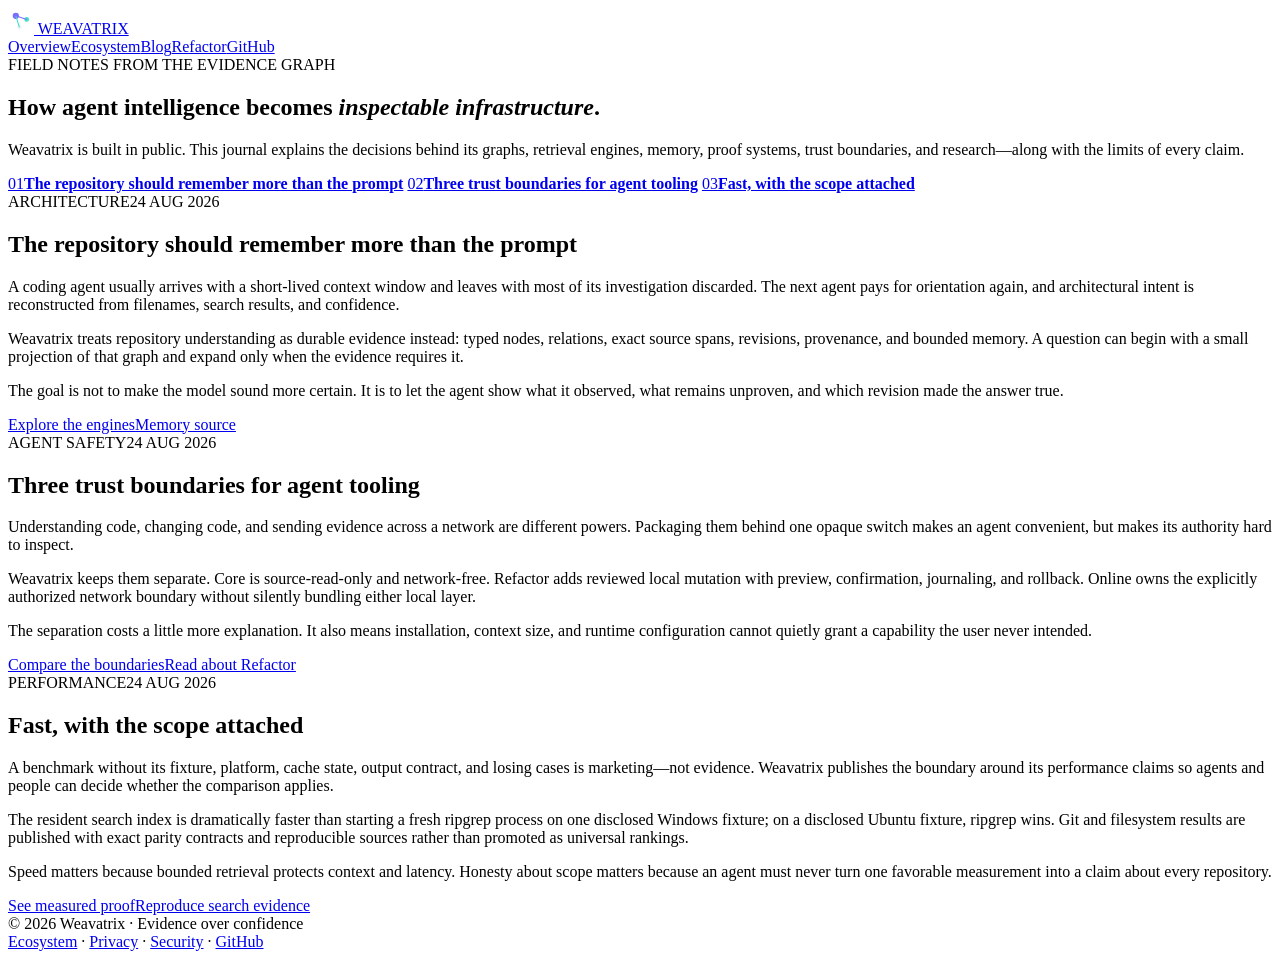
==== site/blog.html @ c88d6704 "feat: expose ecosystem and engineering journal" ====
<!doctype html>
<html lang="en">
<head>
<meta charset="utf-8">
<meta name="viewport" content="width=device-width, initial-scale=1">
<title>Weavatrix Blog — field notes from the evidence graph</title>
<meta name="description" content="Engineering notes on repository graphs, retrieval, memory, proof, and safe agent infrastructure from Weavatrix.">
<meta name="robots" content="index, follow">
<link rel="canonical" href="https://weavatrix.com/blog">
<meta property="og:type" content="website">
<meta property="og:site_name" content="Weavatrix">
<meta property="og:title" content="Weavatrix Blog — field notes from the evidence graph">
<meta property="og:description" content="Design decisions, measured claims, trust boundaries, and research for AI software agents.">
<meta property="og:url" content="https://weavatrix.com/blog">
<meta property="og:image" content="https://weavatrix.com/og-image-v4.png">
<meta name="twitter:card" content="summary_large_image">
<meta name="twitter:title" content="Weavatrix Blog">
<meta name="twitter:description" content="Field notes on evidence infrastructure for AI software agents.">
<meta name="twitter:image" content="https://weavatrix.com/og-image-v4.png">
<link rel="icon" type="image/svg+xml" href="/favicon.svg">
<link rel="stylesheet" href="/styles.css?v=0.5.0-navigation-1">
</head>
<body>
<div class="wrap">
  <header>
    <a class="mark" href="/" aria-label="Weavatrix home">
      <svg width="26" height="26" viewBox="0 0 100 100" aria-hidden="true"><circle cx="30" cy="30" r="12" fill="#7c6cff"/><circle cx="72" cy="44" r="9" fill="#40e0c8"/><circle cx="44" cy="74" r="9" fill="#f0f2f8"/><line x1="30" y1="30" x2="72" y2="44" stroke="#7c6cff" stroke-width="4"/><line x1="30" y1="30" x2="44" y2="74" stroke="#40e0c8" stroke-width="4"/></svg>
      WEAVATRIX
    </a>
    <nav aria-label="Primary"><a href="/">Overview</a><a href="/ecosystem">Ecosystem</a><a href="/blog" aria-current="page">Blog</a><a href="/refactor">Refactor</a><a href="https://github.com/Weavatrix">GitHub</a></nav>
  </header>

  <main>
    <section class="blog-hero">
      <span class="eyebrow">FIELD NOTES FROM THE EVIDENCE GRAPH</span>
      <h1>How agent intelligence becomes <em>inspectable infrastructure</em>.</h1>
      <p class="sub">Weavatrix is built in public. This journal explains the decisions behind its graphs, retrieval engines, memory, proof systems, trust boundaries, and research—along with the limits of every claim.</p>
    </section>

    <nav class="article-index" aria-label="Blog articles">
      <a href="#repository-memory"><span>01</span><strong>The repository should remember more than the prompt</strong></a>
      <a href="#trust-boundaries"><span>02</span><strong>Three trust boundaries for agent tooling</strong></a>
      <a href="#measured-speed"><span>03</span><strong>Fast, with the scope attached</strong></a>
    </nav>

    <section class="journal" aria-label="Latest articles">
      <article id="repository-memory" class="journal-entry">
        <div class="entry-meta"><span>ARCHITECTURE</span><time datetime="2026-08-24">24 AUG 2026</time></div>
        <h2>The repository should remember more than the prompt</h2>
        <p>A coding agent usually arrives with a short-lived context window and leaves with most of its investigation discarded. The next agent pays for orientation again, and architectural intent is reconstructed from filenames, search results, and confidence.</p>
        <p>Weavatrix treats repository understanding as durable evidence instead: typed nodes, relations, exact source spans, revisions, provenance, and bounded memory. A question can begin with a small projection of that graph and expand only when the evidence requires it.</p>
        <p>The goal is not to make the model sound more certain. It is to let the agent show what it observed, what remains unproven, and which revision made the answer true.</p>
        <div class="entry-links"><a href="/ecosystem#engines">Explore the engines</a><a href="https://github.com/Weavatrix/weavatrix-memory">Memory source</a></div>
      </article>

      <article id="trust-boundaries" class="journal-entry">
        <div class="entry-meta"><span>AGENT SAFETY</span><time datetime="2026-08-24">24 AUG 2026</time></div>
        <h2>Three trust boundaries for agent tooling</h2>
        <p>Understanding code, changing code, and sending evidence across a network are different powers. Packaging them behind one opaque switch makes an agent convenient, but makes its authority hard to inspect.</p>
        <p>Weavatrix keeps them separate. Core is source-read-only and network-free. Refactor adds reviewed local mutation with preview, confirmation, journaling, and rollback. Online owns the explicitly authorized network boundary without silently bundling either local layer.</p>
        <p>The separation costs a little more explanation. It also means installation, context size, and runtime configuration cannot quietly grant a capability the user never intended.</p>
        <div class="entry-links"><a href="/#products">Compare the boundaries</a><a href="/refactor">Read about Refactor</a></div>
      </article>

      <article id="measured-speed" class="journal-entry">
        <div class="entry-meta"><span>PERFORMANCE</span><time datetime="2026-08-24">24 AUG 2026</time></div>
        <h2>Fast, with the scope attached</h2>
        <p>A benchmark without its fixture, platform, cache state, output contract, and losing cases is marketing—not evidence. Weavatrix publishes the boundary around its performance claims so agents and people can decide whether the comparison applies.</p>
        <p>The resident search index is dramatically faster than starting a fresh ripgrep process on one disclosed Windows fixture; on a disclosed Ubuntu fixture, ripgrep wins. Git and filesystem results are published with exact parity contracts and reproducible sources rather than promoted as universal rankings.</p>
        <p>Speed matters because bounded retrieval protects context and latency. Honesty about scope matters because an agent must never turn one favorable measurement into a claim about every repository.</p>
        <div class="entry-links"><a href="/ecosystem#proof">See measured proof</a><a href="https://github.com/Weavatrix/weavatrix-search#benchmarks">Reproduce search evidence</a></div>
      </article>
    </section>
  </main>

  <footer><div>© 2026 Weavatrix · Evidence over confidence</div><div><a href="/ecosystem">Ecosystem</a> · <a href="/privacy">Privacy</a> · <a href="/security">Security</a> · <a href="https://github.com/Weavatrix">GitHub</a></div></footer>
</div>
</body>
</html>
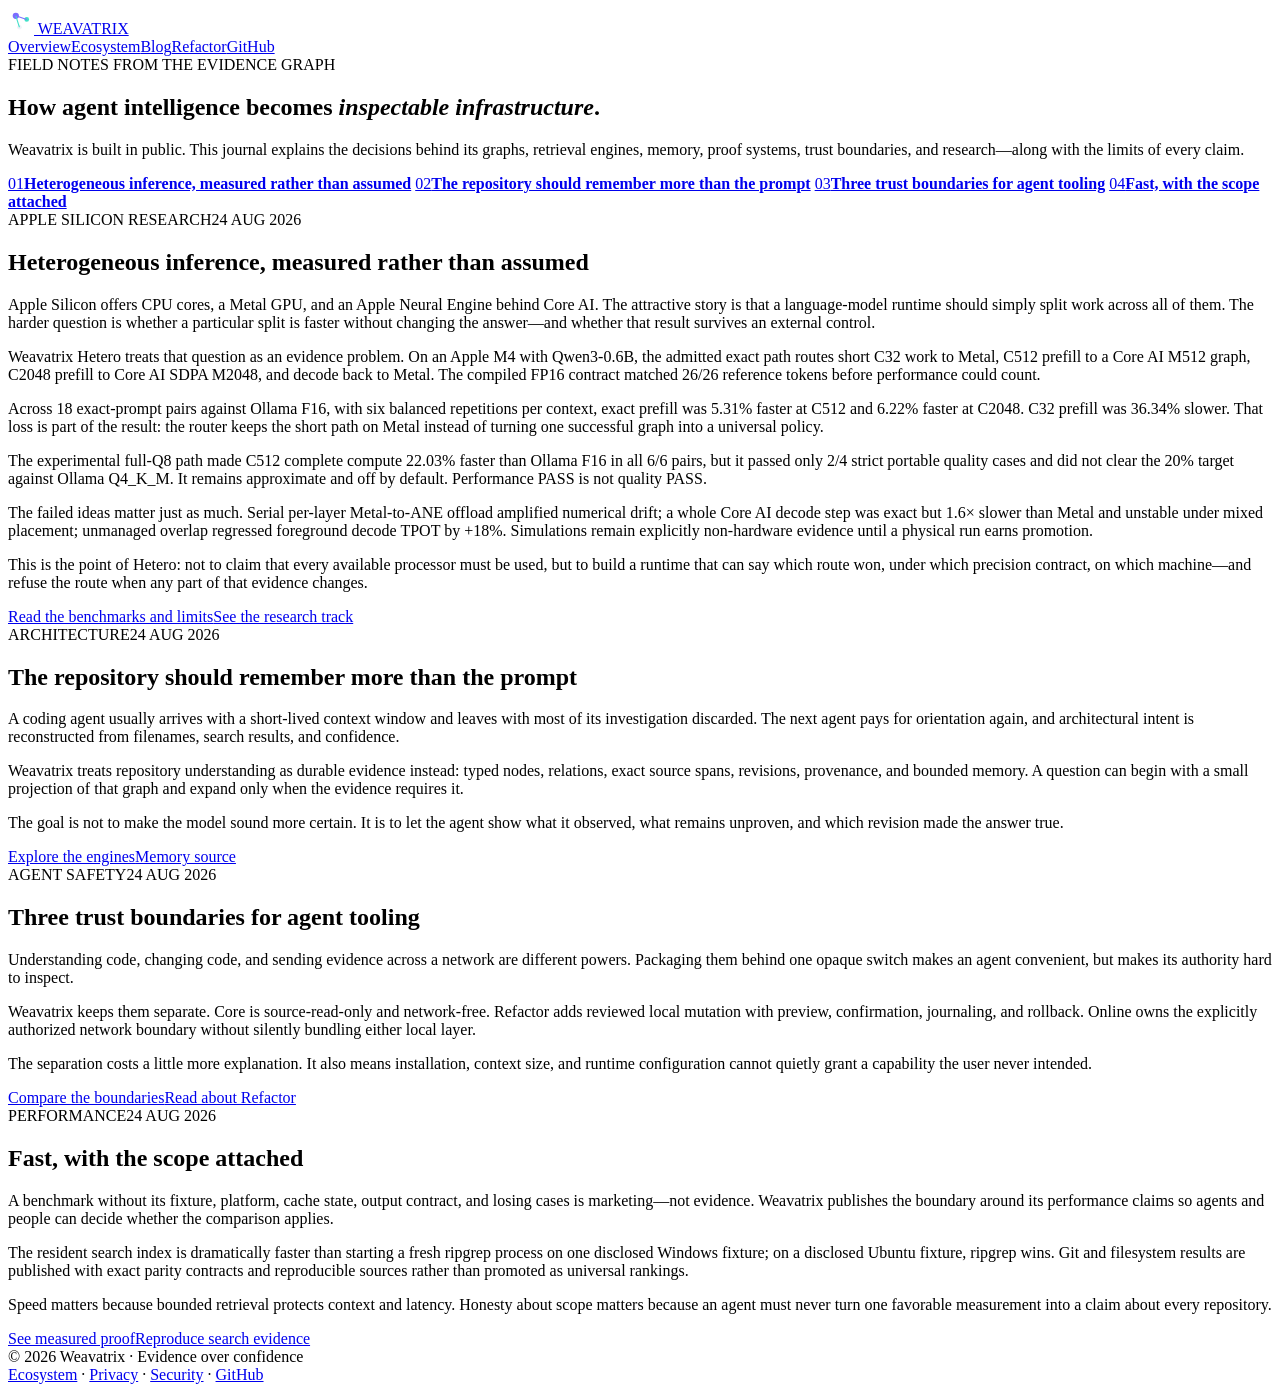
==== commit c135d2f9: "docs: publish Hetero research article" ====
--- a/site/blog.html
+++ b/site/blog.html
@@ -4,7 +4,7 @@
 <meta charset="utf-8">
 <meta name="viewport" content="width=device-width, initial-scale=1">
 <title>Weavatrix Blog — field notes from the evidence graph</title>
-<meta name="description" content="Engineering notes on repository graphs, retrieval, memory, proof, and safe agent infrastructure from Weavatrix.">
+<meta name="description" content="Engineering notes on repository graphs, retrieval, memory, proof, heterogeneous inference, and safe agent infrastructure from Weavatrix.">
 <meta name="robots" content="index, follow">
 <link rel="canonical" href="https://weavatrix.com/blog">
 <meta property="og:type" content="website">
@@ -19,6 +19,7 @@
 <meta name="twitter:image" content="https://weavatrix.com/og-image-v4.png">
 <link rel="icon" type="image/svg+xml" href="/favicon.svg">
 <link rel="stylesheet" href="/styles.css?v=0.5.0-navigation-1">
+<link rel="stylesheet" href="/blog.css?v=0.1.1">
 </head>
 <body>
 <div class="wrap">
@@ -38,12 +39,25 @@
     </section>
 
     <nav class="article-index" aria-label="Blog articles">
-      <a href="#repository-memory"><span>01</span><strong>The repository should remember more than the prompt</strong></a>
-      <a href="#trust-boundaries"><span>02</span><strong>Three trust boundaries for agent tooling</strong></a>
-      <a href="#measured-speed"><span>03</span><strong>Fast, with the scope attached</strong></a>
+      <a href="#heterogeneous-inference"><span>01</span><strong>Heterogeneous inference, measured rather than assumed</strong></a>
+      <a href="#repository-memory"><span>02</span><strong>The repository should remember more than the prompt</strong></a>
+      <a href="#trust-boundaries"><span>03</span><strong>Three trust boundaries for agent tooling</strong></a>
+      <a href="#measured-speed"><span>04</span><strong>Fast, with the scope attached</strong></a>
     </nav>
 
     <section class="journal" aria-label="Latest articles">
+      <article id="heterogeneous-inference" class="journal-entry research-entry">
+        <div class="entry-meta"><span>APPLE SILICON RESEARCH</span><time datetime="2026-08-24">24 AUG 2026</time></div>
+        <h2>Heterogeneous inference, measured rather than assumed</h2>
+        <p>Apple Silicon offers CPU cores, a Metal GPU, and an Apple Neural Engine behind Core AI. The attractive story is that a language-model runtime should simply split work across all of them. The harder question is whether a particular split is faster without changing the answer—and whether that result survives an external control.</p>
+        <p>Weavatrix Hetero treats that question as an evidence problem. On an Apple M4 with Qwen3-0.6B, the admitted exact path routes short C32 work to Metal, C512 prefill to a Core AI M512 graph, C2048 prefill to Core AI SDPA M2048, and decode back to Metal. The compiled FP16 contract matched 26/26 reference tokens before performance could count.</p>
+        <p>Across 18 exact-prompt pairs against Ollama F16, with six balanced repetitions per context, exact prefill was 5.31% faster at C512 and 6.22% faster at C2048. C32 prefill was 36.34% slower. That loss is part of the result: the router keeps the short path on Metal instead of turning one successful graph into a universal policy.</p>
+        <p>The experimental full-Q8 path made C512 complete compute 22.03% faster than Ollama F16 in all 6/6 pairs, but it passed only 2/4 strict portable quality cases and did not clear the 20% target against Ollama Q4_K_M. It remains approximate and off by default. Performance PASS is not quality PASS.</p>
+        <p>The failed ideas matter just as much. Serial per-layer Metal-to-ANE offload amplified numerical drift; a whole Core AI decode step was exact but 1.6× slower than Metal and unstable under mixed placement; unmanaged overlap regressed foreground decode TPOT by +18%. Simulations remain explicitly non-hardware evidence until a physical run earns promotion.</p>
+        <p>This is the point of Hetero: not to claim that every available processor must be used, but to build a runtime that can say which route won, under which precision contract, on which machine—and refuse the route when any part of that evidence changes.</p>
+        <div class="entry-links"><a href="/hetero">Read the benchmarks and limits</a><a href="/ecosystem#research">See the research track</a></div>
+      </article>
+
       <article id="repository-memory" class="journal-entry">
         <div class="entry-meta"><span>ARCHITECTURE</span><time datetime="2026-08-24">24 AUG 2026</time></div>
         <h2>The repository should remember more than the prompt</h2>
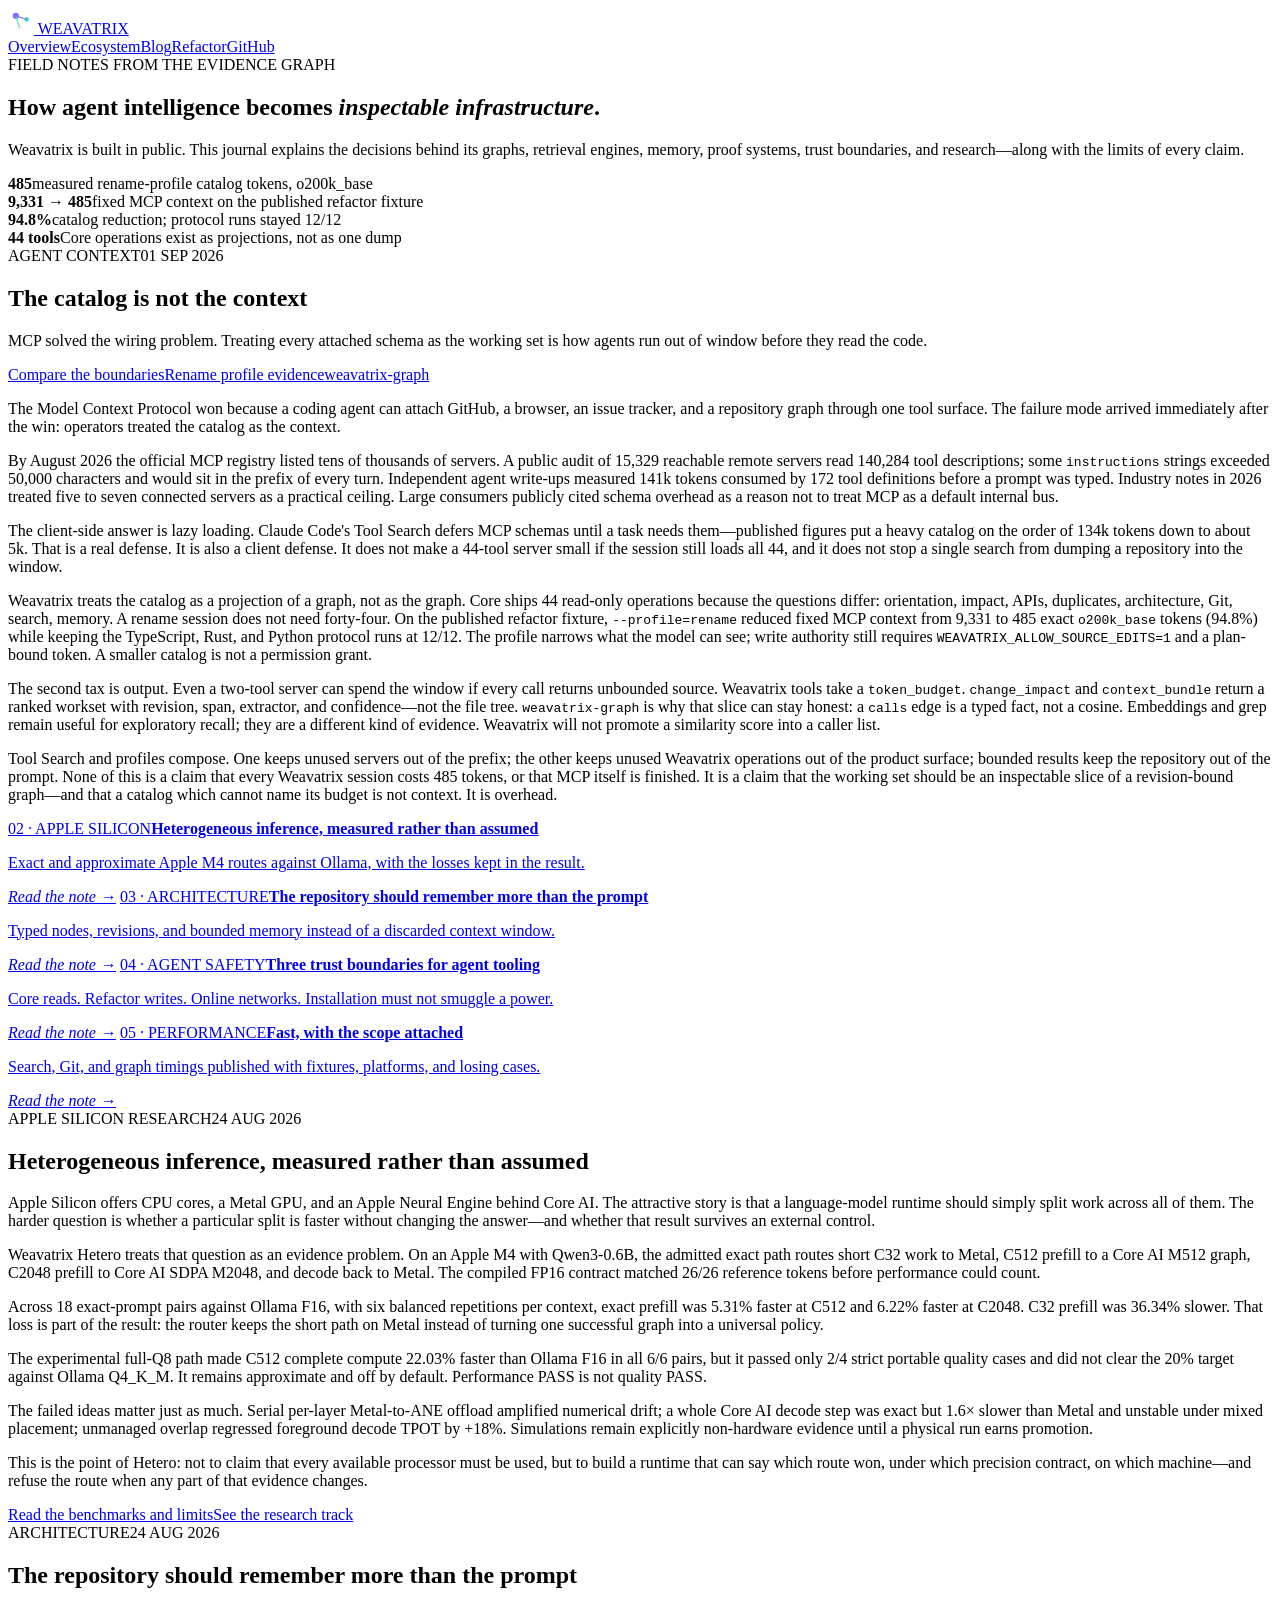
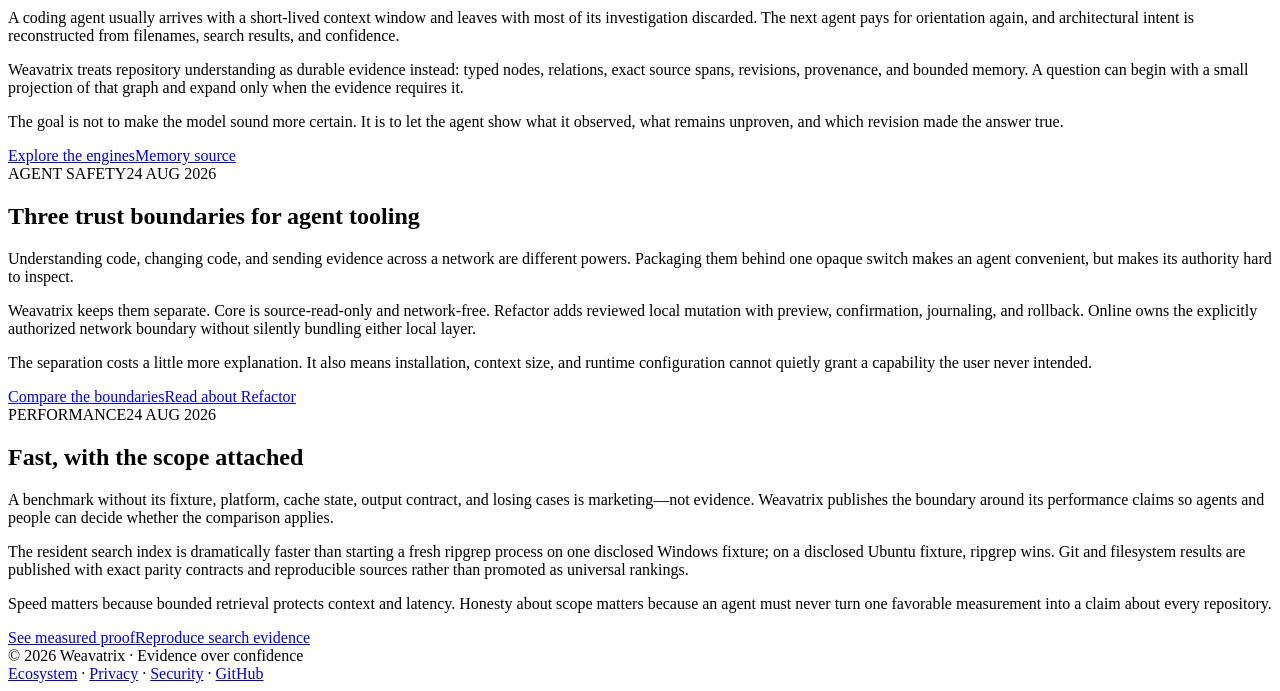
==== commit 5348a5aa: "site: publish the MCP catalog field note The journal gains the full-bleed catalog-is-not-context art" ====
--- a/site/blog.html
+++ b/site/blog.html
@@ -4,7 +4,7 @@
 <meta charset="utf-8">
 <meta name="viewport" content="width=device-width, initial-scale=1">
 <title>Weavatrix Blog — field notes from the evidence graph</title>
-<meta name="description" content="Engineering notes on repository graphs, retrieval, memory, proof, heterogeneous inference, and safe agent infrastructure from Weavatrix.">
+<meta name="description" content="Engineering notes on repository graphs, MCP context budgets, retrieval, memory, proof, heterogeneous inference, and safe agent infrastructure from Weavatrix.">
 <meta name="robots" content="index, follow">
 <link rel="canonical" href="https://weavatrix.com/blog">
 <meta property="og:type" content="website">
@@ -18,10 +18,13 @@
 <meta name="twitter:description" content="Field notes on evidence infrastructure for AI software agents.">
 <meta name="twitter:image" content="https://weavatrix.com/og-image-v4.png">
 <link rel="icon" type="image/svg+xml" href="/favicon.svg">
-<link rel="stylesheet" href="/styles.css?v=0.5.0-navigation-1">
-<link rel="stylesheet" href="/blog.css?v=0.1.1">
+<link rel="stylesheet" href="/styles.css?v=0.5.1-mobile-hero-1">
+<link rel="stylesheet" href="/blog.css?v=0.2.0">
+<script type="application/ld+json">
+{"@context":"https://schema.org","@type":"Blog","name":"Weavatrix Blog","url":"https://weavatrix.com/blog","description":"Field notes from the Weavatrix evidence graph."}
+</script>
 </head>
-<body>
+<body class="blog-page">
 <div class="wrap">
   <header>
     <a class="mark" href="/" aria-label="Weavatrix home">
@@ -32,20 +35,47 @@
   </header>
 
   <main>
-    <section class="blog-hero">
-      <span class="eyebrow">FIELD NOTES FROM THE EVIDENCE GRAPH</span>
-      <h1>How agent intelligence becomes <em>inspectable infrastructure</em>.</h1>
-      <p class="sub">Weavatrix is built in public. This journal explains the decisions behind its graphs, retrieval engines, memory, proof systems, trust boundaries, and research—along with the limits of every claim.</p>
-    </section>
+    <div class="blog-stage">
+      <div id="hero-field" aria-hidden="true"></div>
+      <section class="blog-hero">
+        <span class="eyebrow">FIELD NOTES FROM THE EVIDENCE GRAPH</span>
+        <h1>How agent intelligence becomes <em>inspectable infrastructure</em>.</h1>
+        <p class="sub">Weavatrix is built in public. This journal explains the decisions behind its graphs, retrieval engines, memory, proof systems, trust boundaries, and research—along with the limits of every claim.</p>
+      </section>
 
-    <nav class="article-index" aria-label="Blog articles">
-      <a href="#heterogeneous-inference"><span>01</span><strong>Heterogeneous inference, measured rather than assumed</strong></a>
-      <a href="#repository-memory"><span>02</span><strong>The repository should remember more than the prompt</strong></a>
-      <a href="#trust-boundaries"><span>03</span><strong>Three trust boundaries for agent tooling</strong></a>
-      <a href="#measured-speed"><span>04</span><strong>Fast, with the scope attached</strong></a>
+      <section class="blog-pulse" aria-label="Measured catalog budgets">
+        <article><strong>485</strong><span>measured rename-profile catalog tokens, o200k_base</span></article>
+        <article><strong>9,331 → 485</strong><span>fixed MCP context on the published refactor fixture</span></article>
+        <article><strong>94.8%</strong><span>catalog reduction; protocol runs stayed 12/12</span></article>
+        <article><strong>44 tools</strong><span>Core operations exist as projections, not as one dump</span></article>
+      </section>
+
+      <article id="catalog-is-not-context" class="journal-entry blog-feature catalog-entry">
+        <div class="feature-rail">
+          <div class="entry-meta"><span>AGENT CONTEXT</span><time datetime="2026-09-01">01 SEP 2026</time></div>
+          <h2>The catalog is not the context</h2>
+          <p class="feature-deck">MCP solved the wiring problem. Treating every attached schema as the working set is how agents run out of window before they read the code.</p>
+          <div class="entry-links"><a href="/#products">Compare the boundaries</a><a href="/refactor#benchmark">Rename profile evidence</a><a href="https://github.com/Weavatrix/weavatrix-graph">weavatrix-graph</a></div>
+        </div>
+        <div class="feature-body">
+          <p>The Model Context Protocol won because a coding agent can attach GitHub, a browser, an issue tracker, and a repository graph through one tool surface. The failure mode arrived immediately after the win: operators treated the catalog as the context.</p>
+          <p>By August 2026 the official MCP registry listed tens of thousands of servers. A public audit of 15,329 reachable remote servers read 140,284 tool descriptions; some <code>instructions</code> strings exceeded 50,000 characters and would sit in the prefix of every turn. Independent agent write-ups measured 141k tokens consumed by 172 tool definitions before a prompt was typed. Industry notes in 2026 treated five to seven connected servers as a practical ceiling. Large consumers publicly cited schema overhead as a reason not to treat MCP as a default internal bus.</p>
+          <p>The client-side answer is lazy loading. Claude Code's Tool Search defers MCP schemas until a task needs them—published figures put a heavy catalog on the order of 134k tokens down to about 5k. That is a real defense. It is also a client defense. It does not make a 44-tool server small if the session still loads all 44, and it does not stop a single search from dumping a repository into the window.</p>
+          <p>Weavatrix treats the catalog as a projection of a graph, not as the graph. Core ships 44 read-only operations because the questions differ: orientation, impact, APIs, duplicates, architecture, Git, search, memory. A rename session does not need forty-four. On the published refactor fixture, <code>--profile=rename</code> reduced fixed MCP context from 9,331 to 485 exact <code>o200k_base</code> tokens (94.8%) while keeping the TypeScript, Rust, and Python protocol runs at 12/12. The profile narrows what the model can see; write authority still requires <code>WEAVATRIX_ALLOW_SOURCE_EDITS=1</code> and a plan-bound token. A smaller catalog is not a permission grant.</p>
+          <p>The second tax is output. Even a two-tool server can spend the window if every call returns unbounded source. Weavatrix tools take a <code>token_budget</code>. <code>change_impact</code> and <code>context_bundle</code> return a ranked workset with revision, span, extractor, and confidence—not the file tree. <code>weavatrix-graph</code> is why that slice can stay honest: a <code>calls</code> edge is a typed fact, not a cosine. Embeddings and grep remain useful for exploratory recall; they are a different kind of evidence. Weavatrix will not promote a similarity score into a caller list.</p>
+          <p>Tool Search and profiles compose. One keeps unused servers out of the prefix; the other keeps unused Weavatrix operations out of the product surface; bounded results keep the repository out of the prompt. None of this is a claim that every Weavatrix session costs 485 tokens, or that MCP itself is finished. It is a claim that the working set should be an inspectable slice of a revision-bound graph—and that a catalog which cannot name its budget is not context. It is overhead.</p>
+        </div>
+      </article>
+    </div>
+
+    <nav class="blog-deck" aria-label="Earlier field notes">
+      <a href="#heterogeneous-inference"><span>02 · APPLE SILICON</span><strong>Heterogeneous inference, measured rather than assumed</strong><p>Exact and approximate Apple M4 routes against Ollama, with the losses kept in the result.</p><em>Read the note →</em></a>
+      <a href="#repository-memory"><span>03 · ARCHITECTURE</span><strong>The repository should remember more than the prompt</strong><p>Typed nodes, revisions, and bounded memory instead of a discarded context window.</p><em>Read the note →</em></a>
+      <a href="#trust-boundaries"><span>04 · AGENT SAFETY</span><strong>Three trust boundaries for agent tooling</strong><p>Core reads. Refactor writes. Online networks. Installation must not smuggle a power.</p><em>Read the note →</em></a>
+      <a href="#measured-speed"><span>05 · PERFORMANCE</span><strong>Fast, with the scope attached</strong><p>Search, Git, and graph timings published with fixtures, platforms, and losing cases.</p><em>Read the note →</em></a>
     </nav>
 
-    <section class="journal" aria-label="Latest articles">
+    <section class="journal" aria-label="Earlier articles">
       <article id="heterogeneous-inference" class="journal-entry research-entry">
         <div class="entry-meta"><span>APPLE SILICON RESEARCH</span><time datetime="2026-08-24">24 AUG 2026</time></div>
         <h2>Heterogeneous inference, measured rather than assumed</h2>
@@ -89,5 +119,6 @@
 
   <footer><div>© 2026 Weavatrix · Evidence over confidence</div><div><a href="/ecosystem">Ecosystem</a> · <a href="/privacy">Privacy</a> · <a href="/security">Security</a> · <a href="https://github.com/Weavatrix">GitHub</a></div></footer>
 </div>
+<script src="/hero-field.js?v=0.3.9-hero-field-1"></script>
 </body>
 </html>
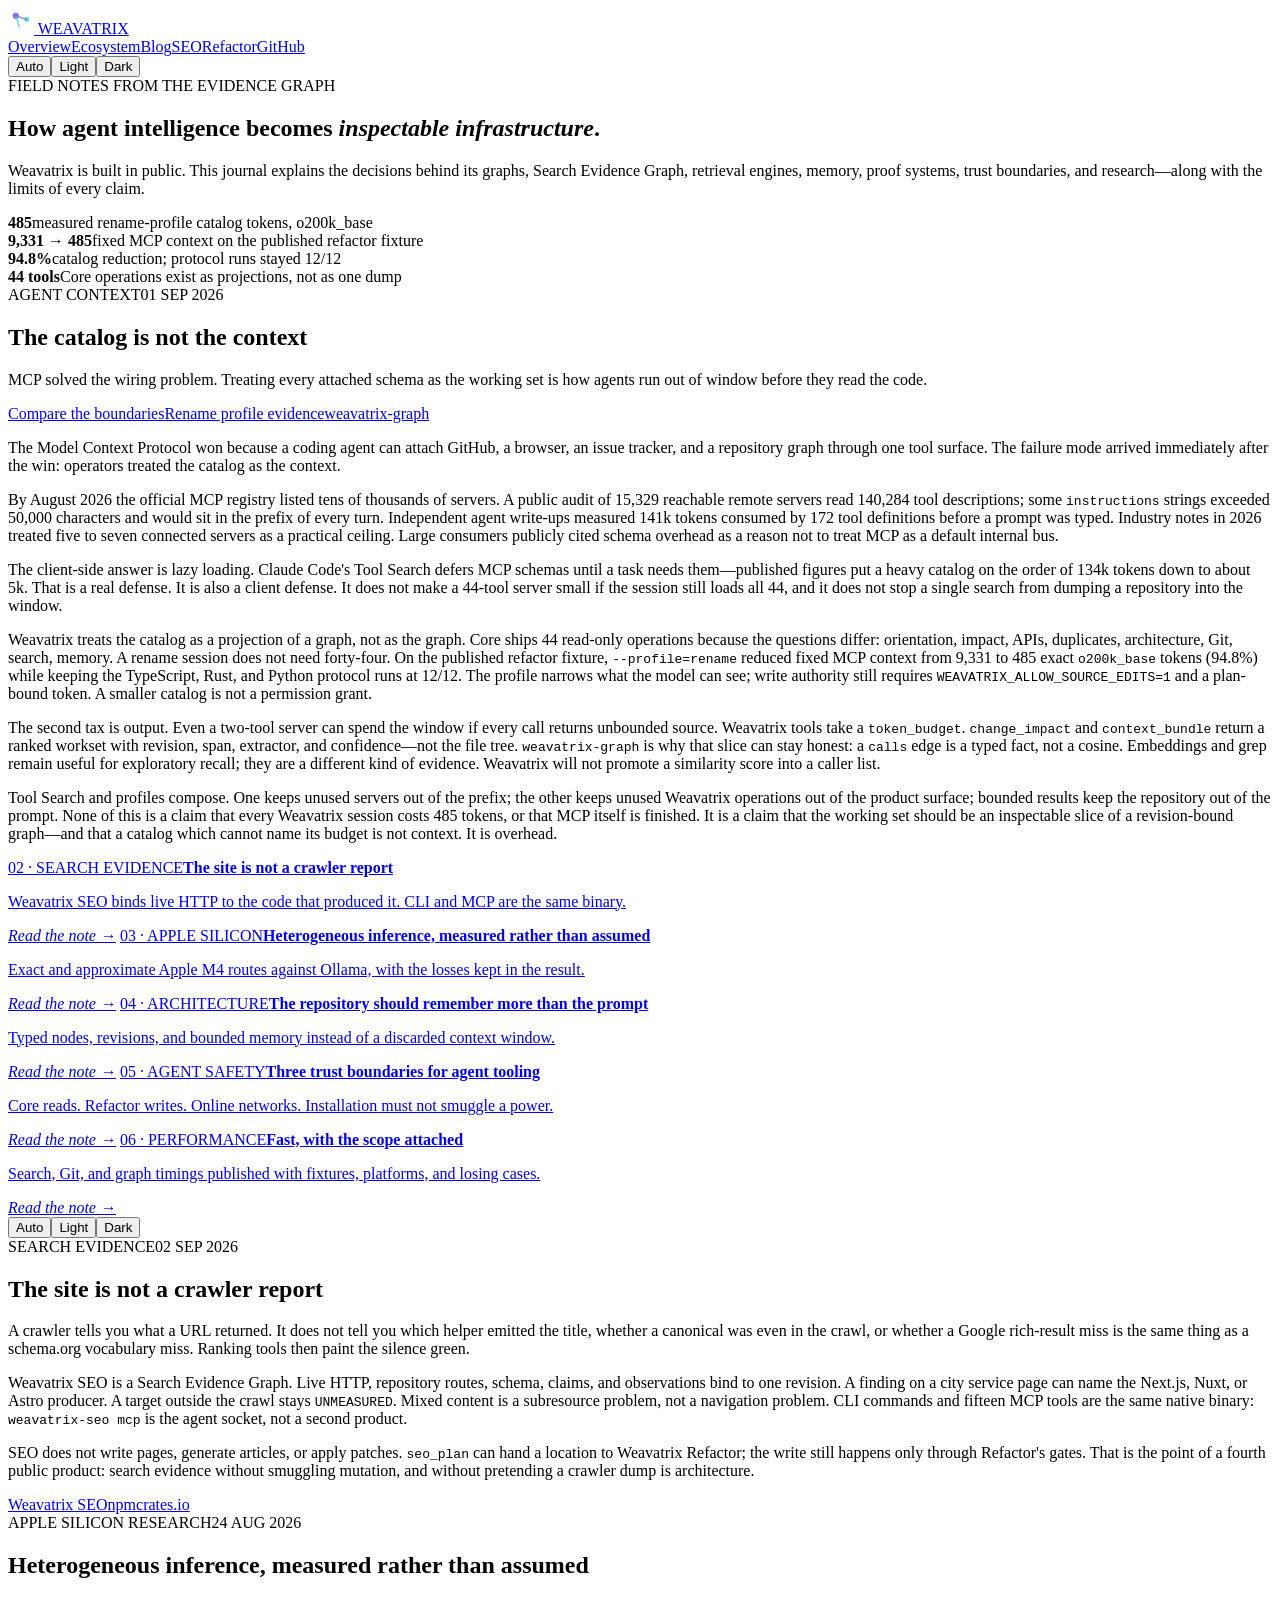
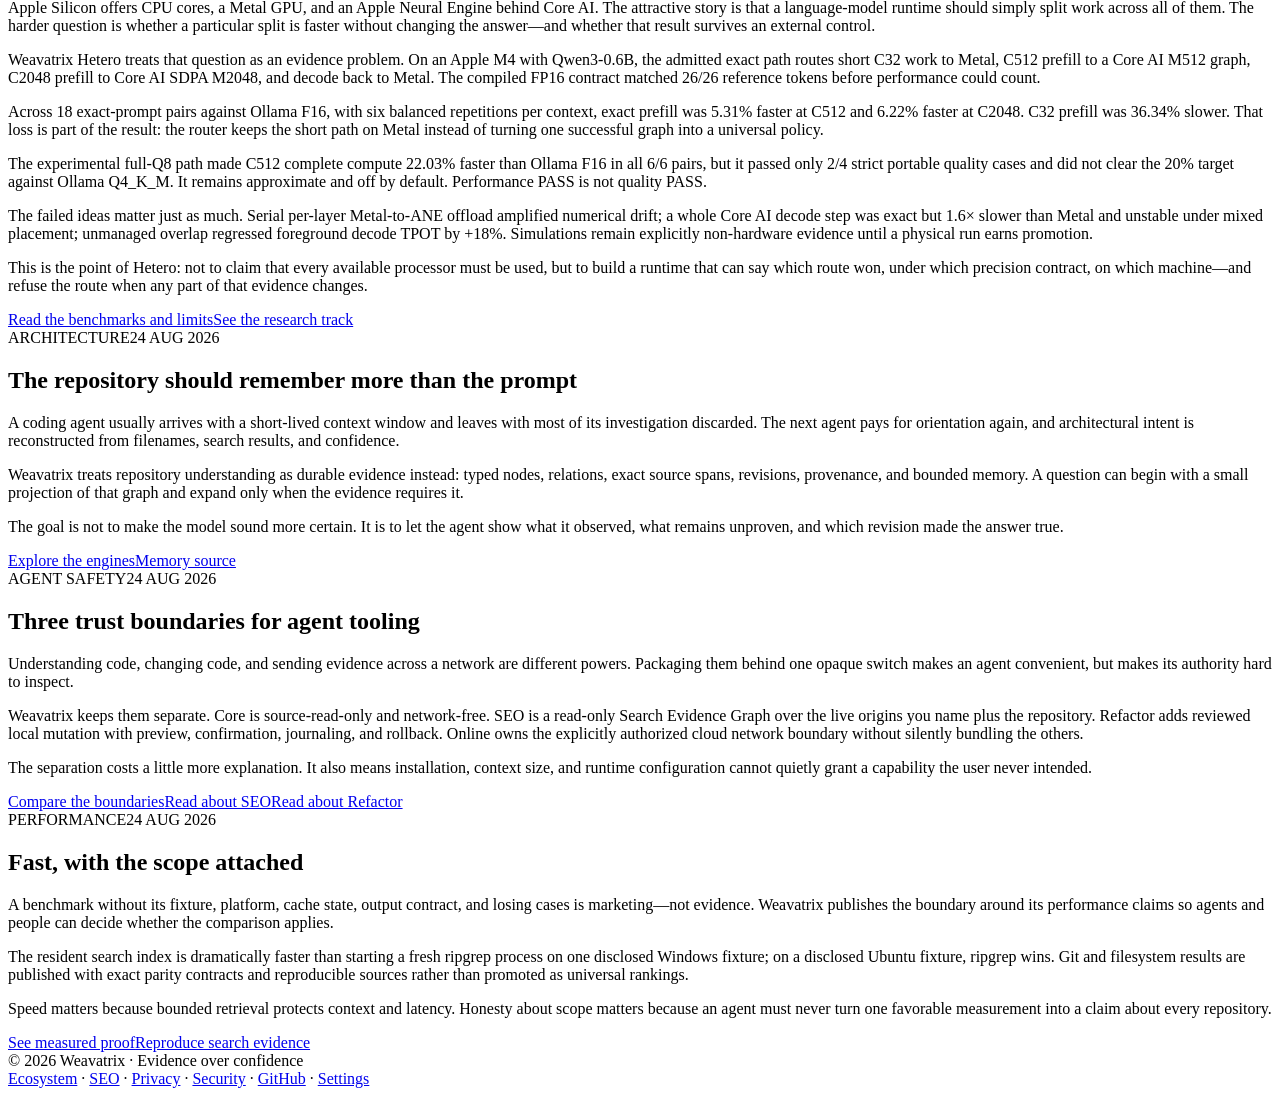
==== commit c232a80f: "site: put Weavatrix SEO on every surface and keep terminals readable in light theme" ====
--- a/site/blog.html
+++ b/site/blog.html
@@ -18,8 +18,8 @@
 <meta name="twitter:description" content="Field notes on evidence infrastructure for AI software agents.">
 <meta name="twitter:image" content="https://weavatrix.com/og-image-v4.png">
 <link rel="icon" type="image/svg+xml" href="/favicon.svg">
-<link rel="stylesheet" href="/styles.css?v=0.5.1-mobile-hero-1">
-<link rel="stylesheet" href="/blog.css?v=0.2.0">
+<link rel="stylesheet" href="/styles.css?v=0.5.2-seo-term">
+<link rel="stylesheet" href="/blog.css?v=0.2.2-wrap"><link rel="stylesheet" href="/theme.css?v=0.1.1-term"><script>(function(){try{var k='weavatrix-theme',c=localStorage.getItem(k);if(c!=='light'&&c!=='dark')c='auto';var m=window.matchMedia&&window.matchMedia('(prefers-color-scheme: light)').matches;var e=document.documentElement;e.setAttribute('data-theme',c);e.setAttribute('data-theme-resolved',c==='auto'?(m?'light':'dark'):c)}catch(e){}})()</script>
 <script type="application/ld+json">
 {"@context":"https://schema.org","@type":"Blog","name":"Weavatrix Blog","url":"https://weavatrix.com/blog","description":"Field notes from the Weavatrix evidence graph."}
 </script>
@@ -31,7 +31,7 @@
       <svg width="26" height="26" viewBox="0 0 100 100" aria-hidden="true"><circle cx="30" cy="30" r="12" fill="#7c6cff"/><circle cx="72" cy="44" r="9" fill="#40e0c8"/><circle cx="44" cy="74" r="9" fill="#f0f2f8"/><line x1="30" y1="30" x2="72" y2="44" stroke="#7c6cff" stroke-width="4"/><line x1="30" y1="30" x2="44" y2="74" stroke="#40e0c8" stroke-width="4"/></svg>
       WEAVATRIX
     </a>
-    <nav aria-label="Primary"><a href="/">Overview</a><a href="/ecosystem">Ecosystem</a><a href="/blog" aria-current="page">Blog</a><a href="/refactor">Refactor</a><a href="https://github.com/Weavatrix">GitHub</a></nav>
+    <nav aria-label="Primary"><a href="/">Overview</a><a href="/ecosystem">Ecosystem</a><a href="/blog" aria-current="page">Blog</a><a href="/seo">SEO</a><a href="/refactor">Refactor</a><a href="https://github.com/Weavatrix">GitHub</a><div class="theme-switch" role="group" aria-label="Appearance"><button type="button" data-theme-choice="auto" aria-pressed="true">Auto</button><button type="button" data-theme-choice="light" aria-pressed="false">Light</button><button type="button" data-theme-choice="dark" aria-pressed="false">Dark</button></div></nav>
   </header>
 
   <main>
@@ -40,7 +40,7 @@
       <section class="blog-hero">
         <span class="eyebrow">FIELD NOTES FROM THE EVIDENCE GRAPH</span>
         <h1>How agent intelligence becomes <em>inspectable infrastructure</em>.</h1>
-        <p class="sub">Weavatrix is built in public. This journal explains the decisions behind its graphs, retrieval engines, memory, proof systems, trust boundaries, and research—along with the limits of every claim.</p>
+        <p class="sub">Weavatrix is built in public. This journal explains the decisions behind its graphs, Search Evidence Graph, retrieval engines, memory, proof systems, trust boundaries, and research—along with the limits of every claim.</p>
       </section>
 
       <section class="blog-pulse" aria-label="Measured catalog budgets">
@@ -69,13 +69,23 @@
     </div>
 
     <nav class="blog-deck" aria-label="Earlier field notes">
-      <a href="#heterogeneous-inference"><span>02 · APPLE SILICON</span><strong>Heterogeneous inference, measured rather than assumed</strong><p>Exact and approximate Apple M4 routes against Ollama, with the losses kept in the result.</p><em>Read the note →</em></a>
-      <a href="#repository-memory"><span>03 · ARCHITECTURE</span><strong>The repository should remember more than the prompt</strong><p>Typed nodes, revisions, and bounded memory instead of a discarded context window.</p><em>Read the note →</em></a>
-      <a href="#trust-boundaries"><span>04 · AGENT SAFETY</span><strong>Three trust boundaries for agent tooling</strong><p>Core reads. Refactor writes. Online networks. Installation must not smuggle a power.</p><em>Read the note →</em></a>
-      <a href="#measured-speed"><span>05 · PERFORMANCE</span><strong>Fast, with the scope attached</strong><p>Search, Git, and graph timings published with fixtures, platforms, and losing cases.</p><em>Read the note →</em></a>
-    </nav>
+      <a href="#search-evidence-graph"><span>02 · SEARCH EVIDENCE</span><strong>The site is not a crawler report</strong><p>Weavatrix SEO binds live HTTP to the code that produced it. CLI and MCP are the same binary.</p><em>Read the note →</em></a>
+      <a href="#heterogeneous-inference"><span>03 · APPLE SILICON</span><strong>Heterogeneous inference, measured rather than assumed</strong><p>Exact and approximate Apple M4 routes against Ollama, with the losses kept in the result.</p><em>Read the note →</em></a>
+      <a href="#repository-memory"><span>04 · ARCHITECTURE</span><strong>The repository should remember more than the prompt</strong><p>Typed nodes, revisions, and bounded memory instead of a discarded context window.</p><em>Read the note →</em></a>
+      <a href="#trust-boundaries"><span>05 · AGENT SAFETY</span><strong>Three trust boundaries for agent tooling</strong><p>Core reads. Refactor writes. Online networks. Installation must not smuggle a power.</p><em>Read the note →</em></a>
+      <a href="#measured-speed"><span>06 · PERFORMANCE</span><strong>Fast, with the scope attached</strong><p>Search, Git, and graph timings published with fixtures, platforms, and losing cases.</p><em>Read the note →</em></a>
+    <div class="theme-switch" role="group" aria-label="Appearance"><button type="button" data-theme-choice="auto" aria-pressed="true">Auto</button><button type="button" data-theme-choice="light" aria-pressed="false">Light</button><button type="button" data-theme-choice="dark" aria-pressed="false">Dark</button></div></nav>
 
     <section class="journal" aria-label="Earlier articles">
+      <article id="search-evidence-graph" class="journal-entry catalog-entry">
+        <div class="entry-meta"><span>SEARCH EVIDENCE</span><time datetime="2026-09-02">02 SEP 2026</time></div>
+        <h2>The site is not a crawler report</h2>
+        <p>A crawler tells you what a URL returned. It does not tell you which helper emitted the title, whether a canonical was even in the crawl, or whether a Google rich-result miss is the same thing as a schema.org vocabulary miss. Ranking tools then paint the silence green.</p>
+        <p>Weavatrix SEO is a Search Evidence Graph. Live HTTP, repository routes, schema, claims, and observations bind to one revision. A finding on a city service page can name the Next.js, Nuxt, or Astro producer. A target outside the crawl stays <code>UNMEASURED</code>. Mixed content is a subresource problem, not a navigation problem. CLI commands and fifteen MCP tools are the same native binary: <code>weavatrix-seo mcp</code> is the agent socket, not a second product.</p>
+        <p>SEO does not write pages, generate articles, or apply patches. <code>seo_plan</code> can hand a location to Weavatrix Refactor; the write still happens only through Refactor's gates. That is the point of a fourth public product: search evidence without smuggling mutation, and without pretending a crawler dump is architecture.</p>
+        <div class="entry-links"><a href="/seo">Weavatrix SEO</a><a href="https://www.npmjs.com/package/weavatrix-seo">npm</a><a href="https://crates.io/crates/weavatrix-seo">crates.io</a></div>
+      </article>
+
       <article id="heterogeneous-inference" class="journal-entry research-entry">
         <div class="entry-meta"><span>APPLE SILICON RESEARCH</span><time datetime="2026-08-24">24 AUG 2026</time></div>
         <h2>Heterogeneous inference, measured rather than assumed</h2>
@@ -101,9 +111,9 @@
         <div class="entry-meta"><span>AGENT SAFETY</span><time datetime="2026-08-24">24 AUG 2026</time></div>
         <h2>Three trust boundaries for agent tooling</h2>
         <p>Understanding code, changing code, and sending evidence across a network are different powers. Packaging them behind one opaque switch makes an agent convenient, but makes its authority hard to inspect.</p>
-        <p>Weavatrix keeps them separate. Core is source-read-only and network-free. Refactor adds reviewed local mutation with preview, confirmation, journaling, and rollback. Online owns the explicitly authorized network boundary without silently bundling either local layer.</p>
+        <p>Weavatrix keeps them separate. Core is source-read-only and network-free. SEO is a read-only Search Evidence Graph over the live origins you name plus the repository. Refactor adds reviewed local mutation with preview, confirmation, journaling, and rollback. Online owns the explicitly authorized cloud network boundary without silently bundling the others.</p>
         <p>The separation costs a little more explanation. It also means installation, context size, and runtime configuration cannot quietly grant a capability the user never intended.</p>
-        <div class="entry-links"><a href="/#products">Compare the boundaries</a><a href="/refactor">Read about Refactor</a></div>
+        <div class="entry-links"><a href="/#products">Compare the boundaries</a><a href="/seo">Read about SEO</a><a href="/refactor">Read about Refactor</a></div>
       </article>
 
       <article id="measured-speed" class="journal-entry">
@@ -117,8 +127,9 @@
     </section>
   </main>
 
-  <footer><div>© 2026 Weavatrix · Evidence over confidence</div><div><a href="/ecosystem">Ecosystem</a> · <a href="/privacy">Privacy</a> · <a href="/security">Security</a> · <a href="https://github.com/Weavatrix">GitHub</a></div></footer>
+  <footer><div>© 2026 Weavatrix · Evidence over confidence</div><div><a href="/ecosystem">Ecosystem</a> · <a href="/seo">SEO</a> · <a href="/privacy">Privacy</a> · <a href="/security">Security</a> · <a href="https://github.com/Weavatrix">GitHub</a> &middot; <a href="/settings">Settings</a></div></footer>
 </div>
 <script src="/hero-field.js?v=0.3.9-hero-field-1"></script>
+<script src="/theme.js?v=0.1.0"></script>
 </body>
 </html>
